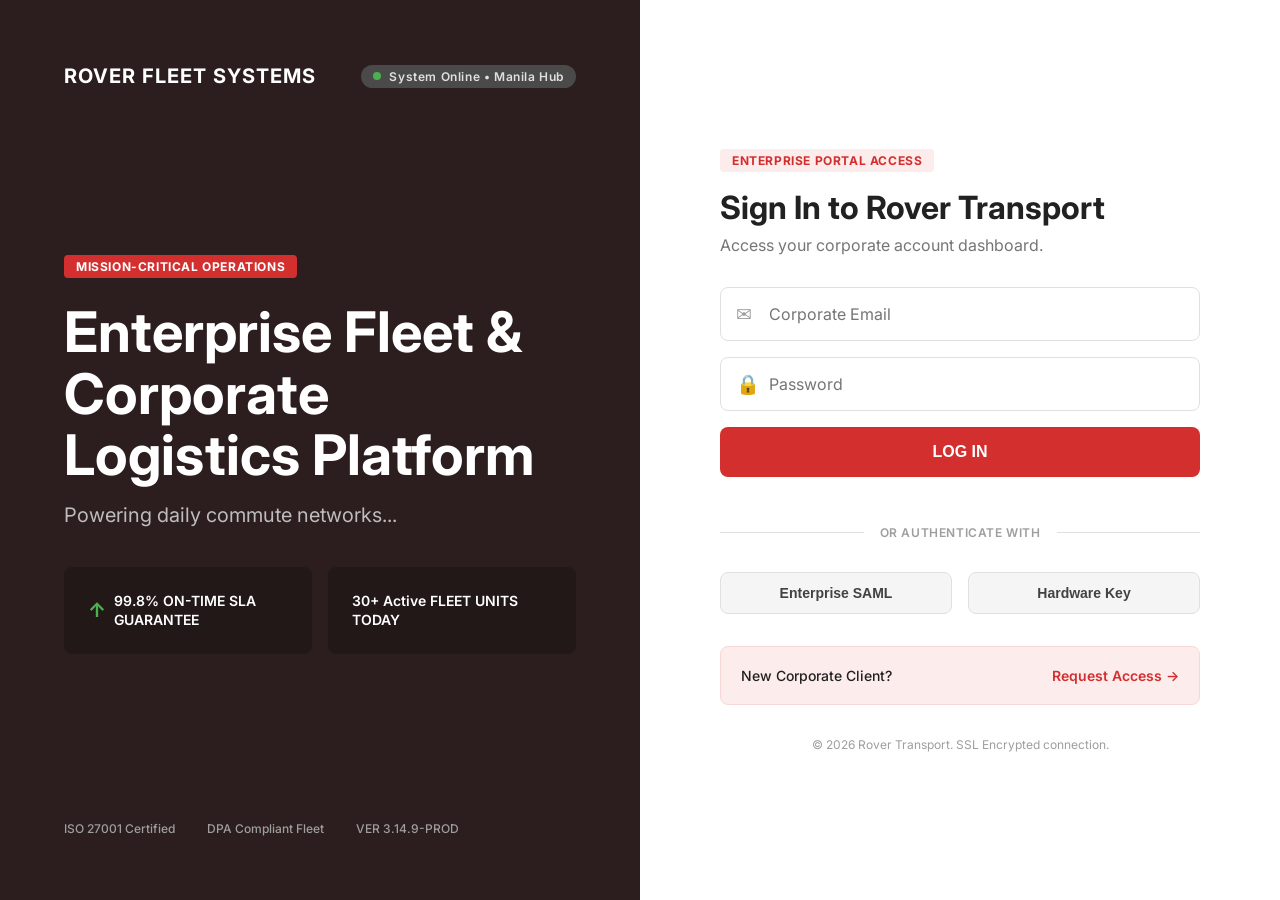
==== index.html @ 8f55b7da "checkpoint: unified portal layout, fixed discrepancies and eliminated screen jitters" ====
<!DOCTYPE html>
<html lang="en">
<head>
    <meta charset="UTF-8">
    <meta name="viewport" content="width=device-width, initial-scale=1.0">
    <title>ROVER Transport | Login</title>
    <link rel="preconnect" href="https://fonts.googleapis.com">
    <link rel="preconnect" href="https://fonts.gstatic.com" crossorigin>
    <link href="https://fonts.googleapis.com/css2?family=Inter:wght@400;500;600;700&display=swap" rel="stylesheet">
    <link rel="stylesheet" href="css/style.css">
</head>
<body>
    <div class="split-layout">
        <!-- Left Panel -->
        <div class="left-panel">
            <div class="panel-top">
                <div class="logo">ROVER FLEET SYSTEMS</div>
                <div class="badge pill-badge">
                    <span class="status-dot"></span> System Online &bull; Manila Hub
                </div>
            </div>
            
            <div class="panel-middle">
                <div class="badge red-badge">MISSION-CRITICAL OPERATIONS</div>
                <h1>Enterprise Fleet & Corporate Logistics Platform</h1>
                <p class="subtext">Powering daily commute networks...</p>
                <div class="metrics">
                    <div class="metric-card">
                        <span class="trend-up">&uarr;</span> 99.8% ON-TIME SLA GUARANTEE
                    </div>
                    <div class="metric-card">
                        30+ Active FLEET UNITS TODAY
                    </div>
                </div>
            </div>

            <div class="panel-bottom">
                <span>ISO 27001 Certified</span>
                <span>DPA Compliant Fleet</span>
                <span>VER 3.14.9-PROD</span>
            </div>
        </div>

        <!-- Right Panel -->
        <div class="right-panel">
            <div class="form-container">
                <div class="badge pink-badge">ENTERPRISE PORTAL ACCESS</div>
                <h2>Sign In to Rover Transport</h2>
                <p class="form-subtext">Access your corporate account dashboard.</p>
                
                <form id="loginForm">
                    <div class="input-group">
                        <span class="icon">&#9993;</span>
                        <input type="email" id="email" required placeholder="Corporate Email">
                    </div>
                    <div class="input-group">
                        <span class="icon">&#128274;</span>
                        <input type="password" id="password" required placeholder="Password">
                    </div>
                    
                    <button type="submit" class="btn-primary">LOG IN</button>
                    <div id="errorMessage" class="error-message">Invalid credentials or unverified role.</div>
                </form>

                <div class="divider">
                    <span>OR AUTHENTICATE WITH</span>
                </div>

                <div class="secondary-auth">
                    <button type="button" class="btn-tertiary">Enterprise SAML</button>
                    <button type="button" class="btn-tertiary">Hardware Key</button>
                </div>

                <div class="request-access-box">
                    <span>New Corporate Client?</span>
                    <a href="register.html" class="btn-text">Request Access &rarr;</a>
                </div>

                <div class="footer-text">
                    &copy; 2026 Rover Transport. SSL Encrypted connection.
                </div>
            </div>
        </div>
    </div>
    
    <script src="js/data.js"></script>
    <script src="js/auth.js"></script>
</body>
</html>
---- css/style.css ----
/* Global */
* {
    box-sizing: border-box;
    margin: 0;
    padding: 0;
}

body, html {
    height: 100%;
    font-family: 'Inter', sans-serif;
}

/* Layout */
.split-layout {
    display: flex;
    height: 100vh;
    width: 100%;
}

/* Left Panel */
.left-panel {
    width: 50%;
    background-color: #2C1E1E;
    color: #FFFFFF;
    padding: 4rem;
    display: flex;
    flex-direction: column;
    justify-content: space-between;
}

.panel-top {
    display: flex;
    justify-content: space-between;
    align-items: center;
}

.logo {
    font-weight: 700;
    font-size: 1.25rem;
    letter-spacing: 0.05em;
}

.badge {
    font-size: 0.75rem;
    font-weight: 700;
    letter-spacing: 0.05em;
    padding: 0.25rem 0.75rem;
    border-radius: 4px;
    display: inline-block;
}

.pill-badge {
    background-color: #4A4A4A;
    border-radius: 999px;
    display: flex;
    align-items: center;
    gap: 0.5rem;
    color: #E0E0E0;
    font-weight: 600;
}

.status-dot {
    width: 8px;
    height: 8px;
    background-color: #4CAF50;
    border-radius: 50%;
}

.red-badge {
    background-color: #D32F2F;
    color: white;
    margin-bottom: 1.5rem;
}

.panel-middle h1 {
    font-size: 3.5rem;
    font-weight: 700;
    line-height: 1.1;
    margin-bottom: 1rem;
}

.panel-middle .subtext {
    font-size: 1.25rem;
    color: #BDBDBD;
    margin-bottom: 2.5rem;
}

.metrics {
    display: flex;
    gap: 1rem;
}

.metric-card {
    background-color: rgba(0, 0, 0, 0.2);
    padding: 1.5rem;
    border-radius: 8px;
    flex: 1;
    font-weight: 600;
    font-size: 0.875rem;
    display: flex;
    align-items: center;
    gap: 0.5rem;
    line-height: 1.4;
}

.trend-up {
    color: #4CAF50;
    font-size: 1.25rem;
    font-weight: bold;
}

.panel-bottom {
    display: flex;
    gap: 2rem;
    font-size: 0.75rem;
    color: #9E9E9E;
    font-weight: 500;
}

/* Right Panel */
.right-panel {
    width: 50%;
    background-color: #FFFFFF;
    color: #212121;
    display: flex;
    align-items: center;
    justify-content: center;
    padding: 2rem;
}

.form-container {
    max-width: 480px;
    width: 100%;
}

.pink-badge {
    background-color: #FCECEB;
    color: #D32F2F;
    margin-bottom: 1rem;
}

.form-container h2 {
    font-size: 2rem;
    font-weight: 700;
    margin-bottom: 0.5rem;
}

.form-subtext {
    color: #757575;
    margin-bottom: 2rem;
}

.input-group {
    position: relative;
    margin-bottom: 1rem;
}

.input-group .icon {
    position: absolute;
    left: 1rem;
    top: 50%;
    transform: translateY(-50%);
    color: #9E9E9E;
    font-size: 1.2rem;
}

.input-group input {
    width: 100%;
    padding: 1rem 1rem 1rem 3rem;
    border: 1px solid #E0E0E0;
    border-radius: 8px;
    font-family: inherit;
    font-size: 1rem;
    outline: none;
    transition: border-color 0.2s;
}

.input-group input:focus {
    border-color: #D32F2F;
}

.btn-primary {
    width: 100%;
    padding: 1rem;
    background-color: #D32F2F;
    color: #FFFFFF;
    border: none;
    border-radius: 8px;
    font-weight: 600;
    font-size: 1rem;
    cursor: pointer;
    margin-bottom: 1rem;
    transition: background-color 0.2s;
}

.btn-primary:hover {
    background-color: #B71C1C;
}

.error-message {
    color: #C21E1E;
    display: none;
    margin-top: -0.5rem;
    margin-bottom: 1rem;
    font-size: 0.875rem;
    font-weight: 500;
}

.divider {
    display: flex;
    align-items: center;
    text-align: center;
    margin: 2rem 0;
    color: #9E9E9E;
    font-size: 0.75rem;
    font-weight: 600;
    letter-spacing: 0.05em;
}

.divider::before,
.divider::after {
    content: '';
    flex: 1;
    border-bottom: 1px solid #E0E0E0;
}

.divider span {
    padding: 0 1rem;
}

.secondary-auth {
    display: flex;
    gap: 1rem;
    margin-bottom: 2rem;
}

.btn-tertiary {
    flex: 1;
    padding: 0.75rem;
    background-color: #F5F5F5;
    color: #424242;
    border: 1px solid #E0E0E0;
    border-radius: 8px;
    font-weight: 600;
    font-size: 0.875rem;
    cursor: pointer;
    transition: background-color 0.2s;
}

.btn-tertiary:hover {
    background-color: #EEEEEE;
}

.request-access-box {
    background-color: #FCECEB;
    border: 1px solid #F8D8D6;
    padding: 1.25rem;
    border-radius: 8px;
    display: flex;
    justify-content: space-between;
    align-items: center;
    font-size: 0.875rem;
    font-weight: 500;
    color: #212121;
    margin-bottom: 2rem;
}

.btn-text {
    color: #D32F2F;
    text-decoration: none;
    font-weight: 600;
}

.btn-text:hover {
    text-decoration: underline;
}

.footer-text {
    text-align: center;
    font-size: 0.75rem;
    color: #9E9E9E;
}

/* Responsive */
@media (max-width: 900px) {
    .split-layout {
        flex-direction: column;
        height: auto;
    }
    .left-panel, .right-panel {
        width: 100%;
    }
    .left-panel {
        padding: 2rem;
        gap: 3rem;
    }
    .panel-middle h1 {
        font-size: 2.5rem;
    }
    .metrics {
        flex-direction: column;
    }
}

/* --- Admin Portal Styles --- */
.admin-layout, .app-layout, .client-layout {
    display: grid;
    grid-template-columns: 260px 1fr;
    min-height: 100vh;
    background-color: #FDFDFD;
    font-family: 'Inter', sans-serif;
    color: #212121;
}

/* Sidebar */
.sidebar {
    position: fixed;
    top: 0;
    left: 0;
    width: 260px;
    height: 100vh;
    background-color: #2C1E1E;
    color: #FFFFFF;
    display: flex;
    flex-direction: column;
    padding: 0;
    border-right: 1px solid rgba(0, 0, 0, 0.2);
    box-sizing: border-box;
    z-index: 100;
}

.sidebar-header {
    padding: 24px 24px 20px 24px;
    border-bottom: 1px solid rgba(255, 255, 255, 0.08);
    margin-bottom: 16px;
    box-sizing: border-box;
}

.sidebar-header h2, .sidebar-header .logo {
    font-size: 22px;
    font-weight: 800;
    letter-spacing: 0.05em;
    line-height: 1.2;
    margin: 0 0 4px 0;
    color: #FFFFFF;
}

.sidebar-header .subtext, .sidebar-header #sidebarSubtext {
    font-size: 10px;
    font-weight: 600;
    color: #A0A0A0;
    letter-spacing: 0.5px;
    text-transform: uppercase;
    margin: 0;
}

.sidebar-nav {
    display: flex;
    flex-direction: column;
    flex: 1;
    overflow-y: auto;
}

.sidebar-nav a, .nav-item, .nav-link {
    padding: 12px 24px;
    color: #A0A0A0;
    text-decoration: none;
    font-weight: 500;
    font-size: 13.5px;
    line-height: 1.4;
    display: block;
    transition: all 0.15s ease;
    border-left: none !important;
    box-sizing: border-box;
}

.sidebar-nav a:hover, .nav-item:hover, .nav-link:hover {
    color: #FFFFFF;
    background-color: rgba(255, 255, 255, 0.04);
}

.sidebar-nav a.active, .nav-item.active, .nav-link.active {
    background-color: #D32F2F !important;
    color: #FFFFFF !important;
    font-weight: 600;
    border-left: none !important;
}

.sidebar-footer {
    padding: 18px 24px;
    border-top: 1px solid rgba(255, 255, 255, 0.08);
    display: flex;
    justify-content: space-between;
    align-items: center;
    font-size: 0.75rem;
    color: #9E9E9E;
    margin-top: auto;
    box-sizing: border-box;
}

.logout-btn {
    background: none;
    border: none;
    color: #9E9E9E;
    cursor: pointer;
    display: flex;
    align-items: center;
    justify-content: center;
    padding: 4px;
    transition: color 0.2s;
}

.logout-btn:hover {
    color: #FFFFFF;
}

/* Main Content */
.main-content {
    grid-column: 2;
    display: flex;
    flex-direction: column;
    min-height: 100vh;
    background-color: #FDFDFD;
    padding: 0;
    box-sizing: border-box;
}

.top-nav {
    height: 64px;
    border-bottom: 1px solid #EAEAEA;
    padding: 0 32px;
    display: flex;
    justify-content: space-between;
    align-items: center;
    background-color: #FFFFFF;
    box-sizing: border-box;
    width: 100%;
}

.workspace-container, .dashboard-container {
    padding: 32px;
    flex: 1;
    box-sizing: border-box;
}

.search-bar input {
    padding: 0.75rem 1rem;
    border: 1px solid #E0E0E0;
    border-radius: 8px;
    width: 300px;
    font-family: inherit;
    font-size: 0.875rem;
    outline: none;
}

.user-meta {
    display: flex;
    align-items: center;
    gap: 1rem;
}

.timestamp {
    font-size: 0.75rem;
    color: #757575;
    font-weight: 500;
}

.avatar {
    width: 32px;
    height: 32px;
    background-color: #2C1E1E;
    color: white;
    border-radius: 50%;
    display: flex;
    align-items: center;
    justify-content: center;
    font-weight: 600;
    font-size: 0.875rem;
}

/* Page Header */
.page-header {
    display: flex;
    justify-content: space-between;
    align-items: flex-end;
    margin-bottom: 2rem;
}

.breadcrumbs {
    font-size: 0.75rem;
    color: #9E9E9E;
    letter-spacing: 0.05em;
    font-weight: 600;
    margin-bottom: 0.5rem;
}

.header-left h1 {
    font-size: 2rem;
    font-weight: 700;
    color: #212121;
}

.header-actions {
    display: flex;
    gap: 1rem;
}

.btn-ghost {
    background: transparent;
    border: 1px solid #E0E0E0;
    color: #424242;
    padding: 0.75rem 1.25rem;
    border-radius: 8px;
    font-weight: 600;
    font-size: 0.875rem;
    cursor: pointer;
    transition: all 0.2s;
}

.btn-ghost:hover {
    background-color: #F5F5F5;
}

.btn-primary-small {
    background-color: #D32F2F;
    color: #FFFFFF;
    border: none;
    padding: 0.75rem 1.25rem;
    border-radius: 8px;
    font-weight: 600;
    font-size: 0.875rem;
    cursor: pointer;
    transition: background-color 0.2s;
}

.btn-primary-small:hover {
    background-color: #B71C1C;
}

/* Metrics Row */
.metrics-row {
    display: grid;
    grid-template-columns: repeat(3, 1fr);
    gap: 1.5rem;
    margin-bottom: 2.5rem;
}

.metric-box {
    background-color: #FFFFFF;
    border: 1px solid #E0E0E0;
    border-radius: 12px;
    padding: 1.5rem;
    display: flex;
    flex-direction: column;
    gap: 0.5rem;
}

.metric-title {
    font-size: 0.875rem;
    color: #757575;
    font-weight: 500;
}

.metric-value {
    font-size: 2.5rem;
    font-weight: 700;
    color: #212121;
}

.status-pill {
    align-self: flex-start;
    padding: 0.25rem 0.75rem;
    border-radius: 999px;
    font-size: 0.75rem;
    font-weight: 600;
}

.status-yellow {
    background-color: #FFF3E0;
    color: #E65100;
}

.status-green {
    background-color: #E8F5E9;
    color: #2E7D32;
}

.status-red {
    background-color: #FCECEB;
    color: #D32F2F;
}

/* Workspace Split */
.workspace-split {
    display: flex;
    gap: 20px;
    margin-bottom: 2.5rem;
    align-items: flex-start;
}

.data-table-container {
    background-color: #FFFFFF;
    border: 1px solid #E0E0E0;
    border-radius: 12px;
    overflow-x: auto;
    display: flex;
    flex-direction: column;
}

.table-toolbar {
    padding: 1rem 1.5rem;
    border-bottom: 1px solid #E0E0E0;
}

.table-toolbar input {
    padding: 0.5rem 1rem;
    border: 1px solid #E0E0E0;
    border-radius: 6px;
    font-size: 0.875rem;
    outline: none;
    width: 250px;
}

.data-table {
    width: 100%;
    border-collapse: collapse;
}

.data-table th,
.data-table td {
    padding: 1rem 1.5rem;
    text-align: left;
    font-size: 0.875rem;
    border-bottom: 1px solid #EEEEEE;
}

.data-table th {
    font-weight: 600;
    color: #757575;
    background-color: #FAFAFA;
}

.data-table td {
    color: #424242;
    line-height: 1.5;
}

.data-table td strong {
    color: #212121;
}

.active-row {
    background-color: #F5F9FF;
    border-left: 4px solid #1976D2;
}

.table-pagination {
    padding: 1rem 1.5rem;
    font-size: 0.875rem;
    color: #757575;
    font-weight: 500;
}

/* Dossier Panel */
.dossier-panel {
    width: 380px;
    flex-shrink: 0;
    background-color: #FFFFFF;
    border: 1px solid #E0E0E0;
    border-radius: 12px;
    padding: 2rem;
    box-shadow: 0 4px 20px rgba(0, 0, 0, 0.05);
}

.dossier-panel h3 {
    font-size: 1.25rem;
    font-weight: 700;
    margin-bottom: 1.5rem;
    color: #212121;
}

.dossier-grid {
    display: grid;
    grid-template-columns: 1fr 1fr;
    gap: 1rem;
    margin-bottom: 2rem;
}

.dossier-label {
    font-size: 0.75rem;
    color: #9E9E9E;
    font-weight: 500;
    margin-bottom: 0.25rem;
}

.dossier-value {
    font-size: 0.875rem;
    font-weight: 600;
    color: #424242;
}

.dossier-attachments h4 {
    font-size: 0.875rem;
    color: #757575;
    font-weight: 600;
    margin-bottom: 1rem;
}

.mock-pdf {
    display: flex;
    align-items: center;
    gap: 1rem;
    padding: 1rem;
    border: 1px solid #E0E0E0;
    border-radius: 8px;
    margin-bottom: 0.75rem;
    background-color: #FAFAFA;
}

.mock-pdf .icon {
    font-size: 1.5rem;
}

.pdf-details {
    display: flex;
    flex-direction: column;
}

.pdf-name {
    font-size: 0.875rem;
    font-weight: 600;
    color: #212121;
}

.pdf-size {
    font-size: 0.75rem;
    color: #9E9E9E;
}

.dossier-actions {
    display: flex;
    gap: 1rem;
    margin-top: 2rem;
}

.btn-ghost-reject {
    flex: 1;
    background: transparent;
    border: 1px solid #E0E0E0;
    color: #424242;
    padding: 0.75rem;
    border-radius: 8px;
    font-weight: 600;
    font-size: 0.875rem;
    cursor: pointer;
    transition: all 0.2s;
}

.btn-ghost-reject:hover {
    background-color: #F5F5F5;
    color: #D32F2F;
    border-color: #D32F2F;
}

.btn-primary-approve {
    flex: 1;
    background-color: #D32F2F;
    color: #FFFFFF;
    border: none;
    padding: 0.75rem;
    border-radius: 8px;
    font-weight: 600;
    font-size: 0.875rem;
    cursor: pointer;
    transition: background-color 0.2s;
}

.btn-primary-approve:hover {
    background-color: #B71C1C;
}

/* Bottom Banner */
.bottom-banner {
    background-color: #FFF3E0;
    border: 1px solid #FFE0B2;
    color: #E65100;
    padding: 1rem 1.5rem;
    border-radius: 8px;
    font-size: 0.875rem;
    font-weight: 500;
    display: flex;
    align-items: center;
    gap: 0.75rem;
}

.banner-icon {
    font-size: 1.25rem;
}

/* Modal Overlay */
.modal-overlay {
    position: fixed;
    top: 0;
    left: 0;
    width: 100vw;
    height: 100vh;
    background-color: rgba(0, 0, 0, 0.6);
    display: flex;
    justify-content: center;
    align-items: center;
    z-index: 1000;
}

.modal-content {
    background-color: #FFFFFF;
    padding: 2.5rem;
    border-radius: 12px;
    width: 100%;
    max-width: 450px;
    box-shadow: 0 10px 30px rgba(0,0,0,0.2);
}

.modal-content h3 {
    font-size: 1.5rem;
    color: #212121;
    margin-bottom: 0.5rem;
}

.modal-subtext {
    font-size: 0.875rem;
    color: #757575;
    margin-bottom: 2rem;
}

.form-group {
    margin-bottom: 1.5rem;
}

.form-group label {
    display: block;
    font-size: 0.75rem;
    font-weight: 600;
    color: #424242;
    margin-bottom: 0.5rem;
}

.form-group input,
.form-group select {
    width: 100%;
    padding: 0.75rem 1rem;
    border: 1px solid #E0E0E0;
    border-radius: 8px;
    font-family: inherit;
    font-size: 0.875rem;
    outline: none;
    transition: border-color 0.2s;
}

.form-group input:focus,
.form-group select:focus {
    border-color: #D32F2F;
}

.modal-actions {
    display: flex;
    justify-content: flex-end;
    gap: 1rem;
    margin-top: 2.5rem;
}

/* --- Registration Portal Styles --- */
.register-body { background-color: #FFF9F9; color: #212121; display: flex; flex-direction: column; min-height: 100vh; }
.register-nav { background: white; padding: 1rem 2rem; display: flex; justify-content: space-between; align-items: center; box-shadow: 0 2px 4px rgba(0,0,0,0.02); border-bottom: 1px solid #EEEEEE; }
.register-container { max-width: 800px; width: 100%; margin: 3rem auto; background: white; border-radius: 12px; box-shadow: 0 10px 30px rgba(0,0,0,0.05); padding: 3rem; flex: 1; }
.form-grid-2x2 { display: grid; grid-template-columns: 1fr 1fr; gap: 1.5rem; margin-bottom: 2rem; }
.form-label { display: block; font-size: 0.875rem; font-weight: 600; color: #424242; margin-bottom: 0.5rem; }
.form-input { width: 100%; padding: 0.75rem 1rem; border: 1px solid #E0E0E0; border-radius: 6px; font-family: inherit; font-size: 0.875rem; outline: none; transition: border-color 0.2s; }
.form-input:focus { border-color: #D32F2F; }
.drag-drop-box { border: 2px dashed #BDBDBD; border-radius: 8px; padding: 2rem; text-align: center; background: #FAFAFA; cursor: pointer; transition: background 0.2s; margin-bottom: 1rem; }
.drag-drop-box:hover { background: #F5F5F5; }
.alert-box { background: #F5F5F5; border: 1px solid #E0E0E0; padding: 1rem; border-radius: 6px; display: flex; gap: 1rem; align-items: flex-start; font-size: 0.875rem; color: #616161; margin-top: 1.5rem;}
.progress-container { margin-bottom: 2.5rem; }
.progress-text { font-size: 0.75rem; font-weight: 700; color: #757575; letter-spacing: 0.05em; margin-bottom: 0.5rem; text-transform: uppercase; }
.progress-bar-bg { width: 100%; height: 4px; background: #EEEEEE; border-radius: 4px; overflow: hidden; }
.progress-bar-fill { height: 100%; background: #D32F2F; transition: width 0.3s ease; }
.register-footer { text-align: center; padding: 2rem; font-size: 0.75rem; color: #9E9E9E; }
.register-footer a { color: #9E9E9E; text-decoration: none; margin: 0 0.5rem; }
.register-footer a:hover { text-decoration: underline; }
.pw-strength { display: flex; gap: 0.25rem; margin-top: 0.5rem; margin-bottom: 0.5rem; }
.pw-bar { flex: 1; height: 4px; background: #EEEEEE; border-radius: 2px; }
.pw-bar.active { background: #D32F2F; }

.dashboard-metric-card {
    background: #FFFFFF;
    border: 1px solid #EAEAEA;
    border-radius: 8px;
    padding: 24px;
    box-shadow: 0 2px 4px rgba(0,0,0,0.02);
    display: flex;
    flex-direction: column;
    justify-content: space-between;
}

/* --- Client Reservation Gateway (PB-005) Styles --- */
.modal-label {
    display: block;
    font-size: 12px;
    font-weight: 600;
    color: #424242;
    margin-bottom: 6px;
}

.modal-input {
    width: 100%;
    padding: 8px 12px;
    border: 1px solid #E0E0E0;
    border-radius: 6px;
    font-family: inherit;
    font-size: 13px;
    outline: none;
    box-sizing: border-box;
    transition: border-color 0.2s;
    background: #FFFFFF;
}

.modal-input:focus {
    border-color: #C62828;
}

.reservation-metric-card {
    background: #FFFFFF;
    border: 1px solid #ECEFF1;
    border-radius: 8px;
    padding: 20px;
    display: flex;
    justify-content: space-between;
    align-items: flex-start;
    box-shadow: 0 2px 4px rgba(0,0,0,0.02);
}

.status-pill {
    padding: 4px 10px;
    border-radius: 12px;
    font-size: 11px;
    font-weight: 700;
    display: inline-block;
}

.status-pending {
    background: #FFF8E1;
    color: #F57F17;
    border: 1px solid #FFE082;
}

.status-confirmed {
    background: #E8F5E9;
    color: #2E7D32;
    border: 1px solid #A5D6A7;
}

.status-completed {
    background: #F5F5F5;
    color: #616161;
    border: 1px solid #E0E0E0;
}

/* --- PB-018: Booking Demand Forecasting Styles --- */
.btn-segment-group {
    display: inline-flex;
    background: #F1F5F9;
    border: 1px solid #E2E8F0;
    border-radius: 6px;
    padding: 3px;
    gap: 2px;
}

.btn-segment {
    padding: 6px 12px;
    font-size: 12px;
    font-weight: 600;
    color: #64748B;
    background: transparent;
    border: none;
    border-radius: 4px;
    cursor: pointer;
    transition: all 0.2s;
    font-family: inherit;
}

.btn-segment:hover {
    color: #1E293B;
}

.btn-segment.active {
    background: #FFFFFF;
    color: #D32F2F;
    box-shadow: 0 1px 3px rgba(0, 0, 0, 0.08);
    font-weight: 700;
}

#runPredictiveModelBtn {
    width: max-content !important;
    white-space: nowrap !important;
}

.metric-val {
    font-size: 32px;
    font-weight: 800;
    color: #111827;
    margin: 8px 0;
    line-height: 1.1;
}

#projectionsTableBody tr {
    transition: background-color 0.15s ease;
}

#projectionsTableBody tr:hover {
    background-color: #FAFAFA;
}

#projectionsTableBody td {
    vertical-align: middle;
    padding: 14px 16px;
    font-size: 13px;
    white-space: nowrap;
}
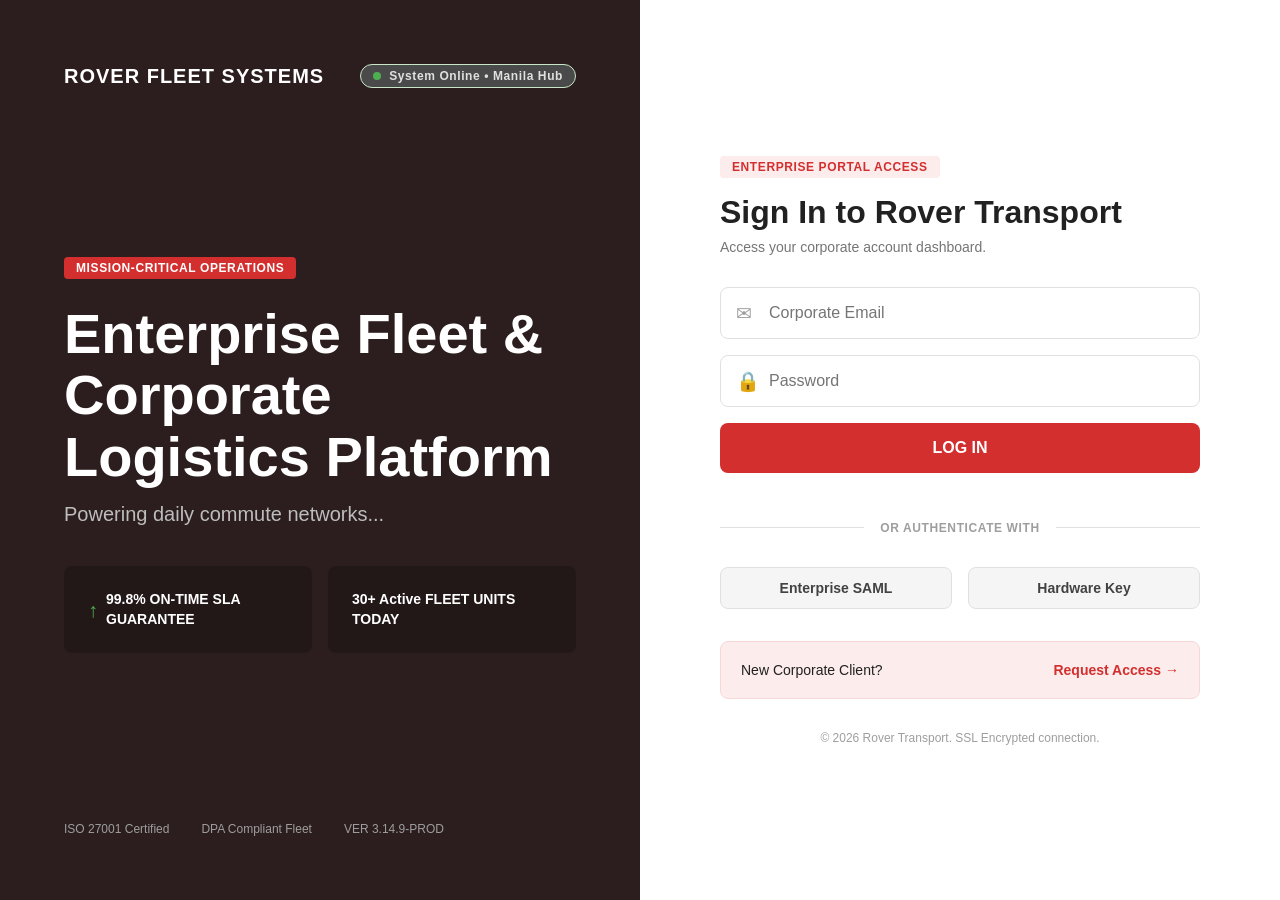
==== commit 3f0dab17: "feat(arch): deconstruct monolithic architecture into scoped Multi-Page Architecture (MPA) - Extracte" ====
--- a/index.html
+++ b/index.html
@@ -6,8 +6,8 @@
     <title>ROVER Transport | Login</title>
     <link rel="preconnect" href="https://fonts.googleapis.com">
     <link rel="preconnect" href="https://fonts.gstatic.com" crossorigin>
-    <link href="https://fonts.googleapis.com/css2?family=Inter:wght@400;500;600;700&display=swap" rel="stylesheet">
-    <link rel="stylesheet" href="css/style.css">
+    <link rel="stylesheet" href="css/base.css">
+    <link rel="stylesheet" href="css/auth.css">
 </head>
 <body>
     <div class="split-layout">
@@ -83,7 +83,6 @@
         </div>
     </div>
     
-    <script src="js/data.js"></script>
-    <script src="js/auth.js"></script>
+    <script src="js/db.js"></script>
 </body>
 </html>
--- a/css/base.css
+++ b/css/base.css
@@ -0,0 +1,382 @@
+/* ==========================================================================
+   ROVER FLEET SYSTEMS - BASE FOUNDATION STYLESHEET (css/base.css)
+   Scoped Multi-Page Architecture (MPA)
+   ========================================================================== */
+
+:root {
+    --color-primary: #D32F2F;
+    --color-primary-hover: #B71C1C;
+    --color-sidebar: #2C1E1E;
+    --color-sidebar-hover: rgba(255, 255, 255, 0.04);
+    --color-sidebar-border: rgba(255, 255, 255, 0.08);
+    --color-bg: #FDFDFD;
+    --color-surface: #FFFFFF;
+    --color-text-main: #212121;
+    --color-text-muted: #757575;
+    --color-text-subtle: #9E9E9E;
+    --color-border: #EAEAEA;
+    --color-border-input: #E0E0E0;
+    --color-success: #2E7D32;
+    --color-success-bg: #E8F5E9;
+    --color-warning: #E65100;
+    --color-warning-bg: #FFF3E0;
+    --font-sans: 'Inter', -apple-system, BlinkMacSystemFont, 'Segoe UI', Roboto, sans-serif;
+}
+
+/* 1. Global Reset & Box Sizing */
+* {
+    box-sizing: border-box;
+    margin: 0;
+    padding: 0;
+}
+
+html, body {
+    height: 100%;
+    font-family: var(--font-sans);
+    background-color: var(--color-bg);
+    color: var(--color-text-main);
+    -webkit-font-smoothing: antialiased;
+}
+
+/* 2. Core Layout Grids */
+.admin-layout, .app-layout, .client-layout {
+    display: grid;
+    grid-template-columns: 260px 1fr;
+    min-height: 100vh;
+    background-color: var(--color-bg);
+    color: var(--color-text-main);
+}
+
+/* 3. Base Sidebar Architecture (260px Fixed) */
+.sidebar {
+    position: fixed;
+    top: 0;
+    left: 0;
+    width: 260px;
+    height: 100vh;
+    background-color: var(--color-sidebar);
+    color: #FFFFFF;
+    display: flex;
+    flex-direction: column;
+    padding: 0;
+    border-right: 1px solid rgba(0, 0, 0, 0.2);
+    box-sizing: border-box;
+    z-index: 100;
+}
+
+.sidebar-header {
+    padding: 24px 24px 20px 24px;
+    border-bottom: 1px solid var(--color-sidebar-border);
+    margin-bottom: 16px;
+    box-sizing: border-box;
+}
+
+.sidebar-header h2, .sidebar-header .logo {
+    font-size: 22px;
+    font-weight: 800;
+    letter-spacing: 0.05em;
+    line-height: 1.2;
+    margin: 0 0 4px 0;
+    color: #FFFFFF;
+}
+
+.sidebar-header .subtext, .sidebar-header #sidebarSubtext {
+    font-size: 10px;
+    font-weight: 600;
+    color: #A0A0A0;
+    letter-spacing: 0.5px;
+    text-transform: uppercase;
+    margin: 0;
+}
+
+.sidebar-nav {
+    display: flex;
+    flex-direction: column;
+    flex: 1;
+    overflow-y: auto;
+}
+
+.sidebar-nav a, .nav-item, .nav-link {
+    padding: 12px 24px;
+    color: #A0A0A0;
+    text-decoration: none;
+    font-weight: 500;
+    font-size: 13.5px;
+    line-height: 1.4;
+    display: block;
+    transition: all 0.15s ease;
+    border-left: none !important;
+    box-sizing: border-box;
+}
+
+.sidebar-nav a:hover, .nav-item:hover, .nav-link:hover {
+    color: #FFFFFF;
+    background-color: var(--color-sidebar-hover);
+}
+
+.sidebar-nav a.active, .nav-item.active, .nav-link.active {
+    background-color: var(--color-primary) !important;
+    color: #FFFFFF !important;
+    font-weight: 600;
+    border-left: none !important;
+}
+
+.sidebar-footer {
+    padding: 18px 24px;
+    border-top: 1px solid var(--color-sidebar-border);
+    display: flex;
+    justify-content: space-between;
+    align-items: center;
+    font-size: 0.75rem;
+    color: #9E9E9E;
+    margin-top: auto;
+    box-sizing: border-box;
+}
+
+.logout-btn {
+    background: none;
+    border: none;
+    color: #9E9E9E;
+    cursor: pointer;
+    display: flex;
+    align-items: center;
+    justify-content: center;
+    padding: 4px;
+    transition: color 0.2s;
+}
+
+.logout-btn:hover {
+    color: #FFFFFF;
+}
+
+/* 4. Base Main Content & Top Navigation (64px Locked) */
+.main-content {
+    grid-column: 2;
+    display: flex;
+    flex-direction: column;
+    min-height: 100vh;
+    background-color: var(--color-bg);
+    padding: 0;
+    box-sizing: border-box;
+}
+
+.top-nav {
+    height: 64px;
+    border-bottom: 1px solid var(--color-border);
+    padding: 0 32px;
+    display: flex;
+    justify-content: space-between;
+    align-items: center;
+    background-color: var(--color-surface);
+    box-sizing: border-box;
+    width: 100%;
+}
+
+.top-nav-right, .user-meta {
+    display: flex;
+    align-items: center;
+    gap: 1.25rem;
+}
+
+.search-bar input {
+    padding: 8px 14px;
+    border: 1px solid var(--color-border-input);
+    border-radius: 6px;
+    width: 380px;
+    font-family: inherit;
+    font-size: 13px;
+    outline: none;
+    background: #FFFFFF;
+    transition: border-color 0.2s;
+}
+
+.search-bar input:focus {
+    border-color: var(--color-primary);
+}
+
+.timestamp {
+    font-size: 12px;
+    color: #64748B;
+    font-weight: 500;
+}
+
+.avatar {
+    width: 32px;
+    height: 32px;
+    background-color: var(--color-sidebar);
+    color: white;
+    border-radius: 50%;
+    display: flex;
+    align-items: center;
+    justify-content: center;
+    font-weight: 700;
+    font-size: 12px;
+}
+
+/* 5. Base Badges & Indicators */
+.badge {
+    font-size: 0.75rem;
+    font-weight: 700;
+    letter-spacing: 0.05em;
+    padding: 0.25rem 0.75rem;
+    border-radius: 4px;
+    display: inline-block;
+}
+
+.pill-badge {
+    background-color: var(--color-success-bg);
+    border: 1px solid #C8E6C9;
+    border-radius: 16px;
+    display: flex;
+    align-items: center;
+    gap: 6px;
+    color: var(--color-success);
+    font-weight: 600;
+    font-size: 12px;
+    padding: 6px 14px;
+}
+
+.status-dot {
+    width: 6px;
+    height: 6px;
+    background-color: var(--color-success);
+    border-radius: 50%;
+    display: inline-block;
+}
+
+.green-badge {
+    background-color: var(--color-success-bg);
+    color: var(--color-success);
+    border: 1px solid #C8E6C9;
+}
+
+.red-badge {
+    background-color: var(--color-primary);
+    color: white;
+}
+
+/* 6. Base Workspace Containers & Buttons */
+.workspace-container, .dashboard-container {
+    padding: 32px;
+    flex: 1;
+    box-sizing: border-box;
+}
+
+.breadcrumbs {
+    font-size: 0.75rem;
+    color: #757575;
+    letter-spacing: 0.05em;
+    font-weight: 600;
+    margin-bottom: 0.5rem;
+    text-transform: uppercase;
+}
+
+.page-header {
+    display: flex;
+    justify-content: space-between;
+    align-items: flex-end;
+    margin-bottom: 2rem;
+}
+
+.header-left h1 {
+    font-size: 2rem;
+    font-weight: 700;
+    color: #212121;
+}
+
+.header-actions {
+    display: flex;
+    gap: 1rem;
+    align-items: center;
+}
+
+.btn-primary {
+    padding: 0.75rem 1.25rem;
+    background-color: var(--color-primary);
+    color: #FFFFFF;
+    border: none;
+    border-radius: 8px;
+    font-weight: 600;
+    font-size: 0.875rem;
+    cursor: pointer;
+    transition: background-color 0.2s;
+    font-family: inherit;
+}
+
+.btn-primary:hover {
+    background-color: var(--color-primary-hover);
+}
+
+.btn-primary-small {
+    background-color: var(--color-primary);
+    color: #FFFFFF;
+    border: none;
+    padding: 0.75rem 1.25rem;
+    border-radius: 8px;
+    font-weight: 600;
+    font-size: 0.875rem;
+    cursor: pointer;
+    transition: background-color 0.2s;
+    font-family: inherit;
+}
+
+.btn-primary-small:hover {
+    background-color: var(--color-primary-hover);
+}
+
+.btn-ghost {
+    background: transparent;
+    border: 1px solid var(--color-border-input);
+    color: #424242;
+    padding: 0.75rem 1.25rem;
+    border-radius: 8px;
+    font-weight: 600;
+    font-size: 0.875rem;
+    cursor: pointer;
+    transition: all 0.2s;
+    font-family: inherit;
+}
+
+.btn-ghost:hover {
+    background-color: #F5F5F5;
+}
+
+/* 7. Base Modal Overlay Architecture */
+.modal-overlay {
+    position: fixed;
+    top: 0;
+    left: 0;
+    width: 100vw;
+    height: 100vh;
+    background-color: rgba(0, 0, 0, 0.6);
+    display: none;
+    justify-content: center;
+    align-items: center;
+    z-index: 1000;
+}
+
+.modal-overlay.active, .modal-overlay[style*="display: flex"] {
+    display: flex;
+}
+
+.modal-content {
+    background-color: var(--color-surface);
+    padding: 2.5rem;
+    border-radius: 12px;
+    width: 100%;
+    max-width: 480px;
+    box-shadow: 0 10px 30px rgba(0,0,0,0.2);
+    box-sizing: border-box;
+}
+
+.modal-content h3 {
+    font-size: 1.5rem;
+    color: #212121;
+    margin-bottom: 0.5rem;
+}
+
+.modal-subtext {
+    font-size: 0.875rem;
+    color: #757575;
+    margin-bottom: 2rem;
+}
--- a/css/auth.css
+++ b/css/auth.css
@@ -0,0 +1,309 @@
+/* ==========================================================================
+   ROVER FLEET SYSTEMS - AUTHENTICATION & LOGIN VIEW (css/auth.css)
+   Scoped Multi-Page Architecture (MPA)
+   ========================================================================== */
+
+/* Split Layout */
+.split-layout {
+    display: flex;
+    height: 100vh;
+    width: 100%;
+}
+
+/* Left Panel */
+.left-panel {
+    width: 50%;
+    background-color: var(--color-sidebar, #2C1E1E);
+    color: #FFFFFF;
+    padding: 4rem;
+    display: flex;
+    flex-direction: column;
+    justify-content: space-between;
+    box-sizing: border-box;
+}
+
+.panel-top {
+    display: flex;
+    justify-content: space-between;
+    align-items: center;
+}
+
+.left-panel .logo {
+    font-weight: 800;
+    font-size: 1.25rem;
+    letter-spacing: 0.05em;
+    color: #FFFFFF;
+}
+
+.pill-badge {
+    background-color: #4A4A4A;
+    border-radius: 999px;
+    display: flex;
+    align-items: center;
+    gap: 0.5rem;
+    color: #E0E0E0;
+    font-weight: 600;
+    font-size: 0.75rem;
+    padding: 0.25rem 0.75rem;
+}
+
+.status-dot {
+    width: 8px;
+    height: 8px;
+    background-color: #4CAF50;
+    border-radius: 50%;
+}
+
+.red-badge {
+    background-color: var(--color-primary, #D32F2F);
+    color: white;
+    margin-bottom: 1.5rem;
+    font-size: 0.75rem;
+    font-weight: 700;
+    letter-spacing: 0.05em;
+    padding: 0.25rem 0.75rem;
+    border-radius: 4px;
+    display: inline-block;
+}
+
+.panel-middle h1 {
+    font-size: 3.5rem;
+    font-weight: 700;
+    line-height: 1.1;
+    margin-bottom: 1rem;
+    color: #FFFFFF;
+}
+
+.panel-middle .subtext {
+    font-size: 1.25rem;
+    color: #BDBDBD;
+    margin-bottom: 2.5rem;
+}
+
+.left-panel .metrics {
+    display: flex;
+    gap: 1rem;
+}
+
+.left-panel .metric-card {
+    background-color: rgba(0, 0, 0, 0.2);
+    padding: 1.5rem;
+    border-radius: 8px;
+    flex: 1;
+    font-weight: 600;
+    font-size: 0.875rem;
+    display: flex;
+    align-items: center;
+    gap: 0.5rem;
+    line-height: 1.4;
+    color: #FFFFFF;
+}
+
+.trend-up {
+    color: #4CAF50;
+    font-size: 1.25rem;
+    font-weight: bold;
+}
+
+.panel-bottom {
+    display: flex;
+    gap: 2rem;
+    font-size: 0.75rem;
+    color: #9E9E9E;
+    font-weight: 500;
+}
+
+/* Right Panel */
+.right-panel {
+    width: 50%;
+    background-color: #FFFFFF;
+    color: #212121;
+    display: flex;
+    align-items: center;
+    justify-content: center;
+    padding: 2rem;
+    box-sizing: border-box;
+}
+
+.form-container {
+    max-width: 480px;
+    width: 100%;
+}
+
+.pink-badge {
+    background-color: #FCECEB;
+    color: var(--color-primary, #D32F2F);
+    margin-bottom: 1rem;
+    font-size: 0.75rem;
+    font-weight: 700;
+    letter-spacing: 0.05em;
+    padding: 0.25rem 0.75rem;
+    border-radius: 4px;
+    display: inline-block;
+}
+
+.form-container h2 {
+    font-size: 2rem;
+    font-weight: 700;
+    margin-bottom: 0.5rem;
+    color: #212121;
+}
+
+.form-subtext {
+    color: #757575;
+    margin-bottom: 2rem;
+    font-size: 0.875rem;
+}
+
+.input-group {
+    position: relative;
+    margin-bottom: 1rem;
+}
+
+.input-group .icon {
+    position: absolute;
+    left: 1rem;
+    top: 50%;
+    transform: translateY(-50%);
+    color: #9E9E9E;
+    font-size: 1.2rem;
+}
+
+.input-group input {
+    width: 100%;
+    padding: 1rem 1rem 1rem 3rem;
+    border: 1px solid var(--color-border-input, #E0E0E0);
+    border-radius: 8px;
+    font-family: inherit;
+    font-size: 1rem;
+    outline: none;
+    box-sizing: border-box;
+    transition: border-color 0.2s;
+}
+
+.input-group input:focus {
+    border-color: var(--color-primary, #D32F2F);
+}
+
+.right-panel .btn-primary {
+    width: 100%;
+    padding: 1rem;
+    background-color: var(--color-primary, #D32F2F);
+    color: #FFFFFF;
+    border: none;
+    border-radius: 8px;
+    font-weight: 600;
+    font-size: 1rem;
+    cursor: pointer;
+    margin-bottom: 1rem;
+    transition: background-color 0.2s;
+}
+
+.right-panel .btn-primary:hover {
+    background-color: var(--color-primary-hover, #B71C1C);
+}
+
+.error-message {
+    color: #C21E1E;
+    display: none;
+    margin-top: -0.5rem;
+    margin-bottom: 1rem;
+    font-size: 0.875rem;
+    font-weight: 500;
+}
+
+.divider {
+    display: flex;
+    align-items: center;
+    text-align: center;
+    margin: 2rem 0;
+    color: #9E9E9E;
+    font-size: 0.75rem;
+    font-weight: 600;
+    letter-spacing: 0.05em;
+}
+
+.divider::before,
+.divider::after {
+    content: '';
+    flex: 1;
+    border-bottom: 1px solid #E0E0E0;
+}
+
+.divider span {
+    padding: 0 1rem;
+}
+
+.secondary-auth {
+    display: flex;
+    gap: 1rem;
+    margin-bottom: 2rem;
+}
+
+.btn-tertiary {
+    flex: 1;
+    padding: 0.75rem;
+    background-color: #F5F5F5;
+    color: #424242;
+    border: 1px solid #E0E0E0;
+    border-radius: 8px;
+    font-weight: 600;
+    font-size: 0.875rem;
+    cursor: pointer;
+    transition: background-color 0.2s;
+}
+
+.btn-tertiary:hover {
+    background-color: #EEEEEE;
+}
+
+.request-access-box {
+    background-color: #FCECEB;
+    border: 1px solid #F8D8D6;
+    padding: 1.25rem;
+    border-radius: 8px;
+    display: flex;
+    justify-content: space-between;
+    align-items: center;
+    font-size: 0.875rem;
+    font-weight: 500;
+    color: #212121;
+    margin-bottom: 2rem;
+}
+
+.btn-text {
+    color: var(--color-primary, #D32F2F);
+    text-decoration: none;
+    font-weight: 600;
+}
+
+.btn-text:hover {
+    text-decoration: underline;
+}
+
+.footer-text {
+    text-align: center;
+    font-size: 0.75rem;
+    color: #9E9E9E;
+}
+
+/* Responsive */
+@media (max-width: 900px) {
+    .split-layout {
+        flex-direction: column;
+        height: auto;
+    }
+    .left-panel, .right-panel {
+        width: 100%;
+    }
+    .left-panel {
+        padding: 2rem;
+        gap: 3rem;
+    }
+    .panel-middle h1 {
+        font-size: 2.5rem;
+    }
+    .left-panel .metrics {
+        flex-direction: column;
+    }
+}
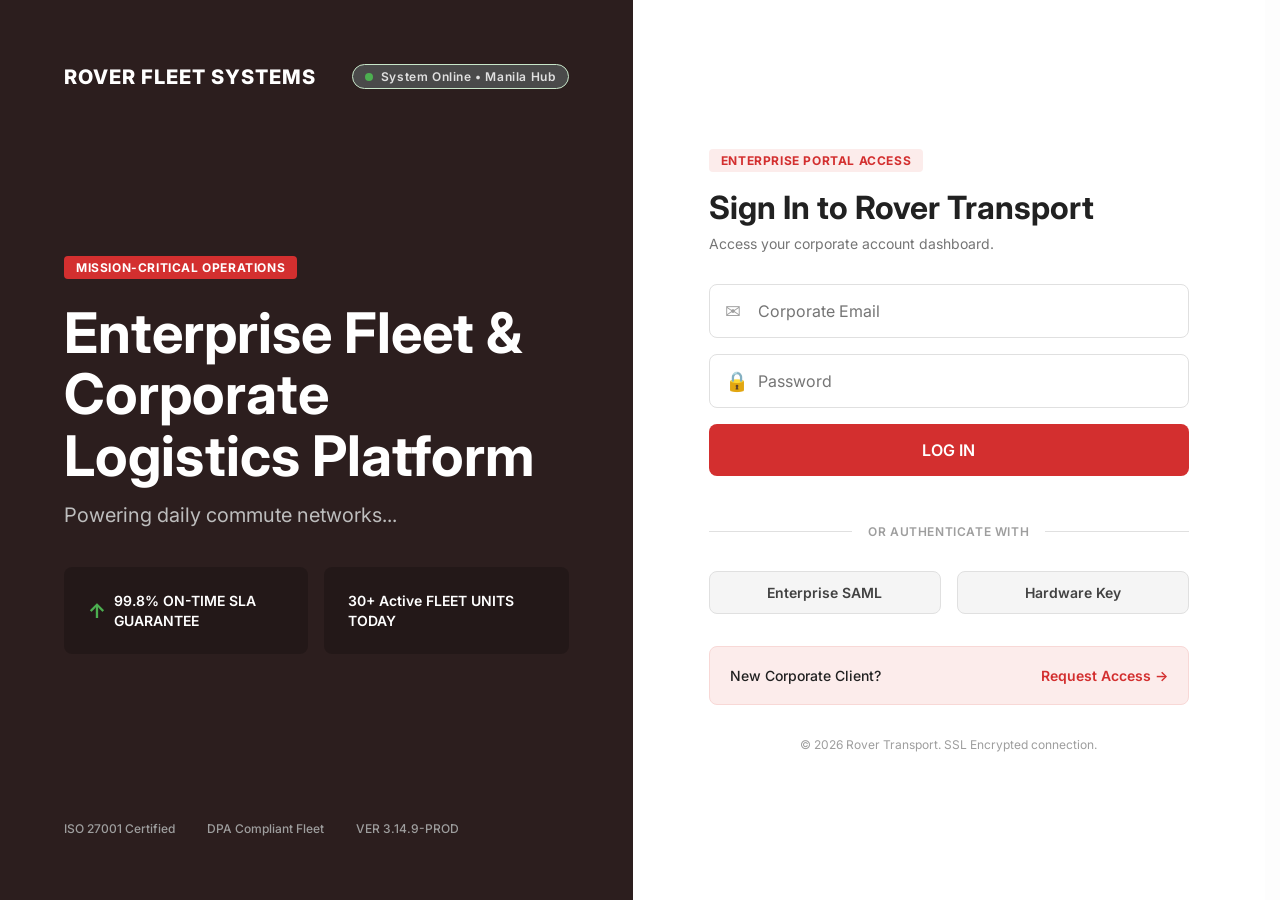
==== commit bf6bfcf9: "fix(typography): eliminate page shift and unify Inter font across all portals - Added missing Google" ====
--- a/index.html
+++ b/index.html
@@ -6,6 +6,7 @@
     <title>ROVER Transport | Login</title>
     <link rel="preconnect" href="https://fonts.googleapis.com">
     <link rel="preconnect" href="https://fonts.gstatic.com" crossorigin>
+    <link href="https://fonts.googleapis.com/css2?family=Inter:wght@400;500;600;700;800&display=swap" rel="stylesheet">
     <link rel="stylesheet" href="css/base.css">
     <link rel="stylesheet" href="css/auth.css">
 </head>
--- a/css/base.css
+++ b/css/base.css
@@ -1,3 +1,5 @@
+@import url('https://fonts.googleapis.com/css2?family=Inter:wght@400;500;600;700;800&display=swap');
+
 /* ==========================================================================
    ROVER FLEET SYSTEMS - BASE FOUNDATION STYLESHEET (css/base.css)
    Scoped Multi-Page Architecture (MPA)
@@ -20,22 +22,32 @@
     --color-success-bg: #E8F5E9;
     --color-warning: #E65100;
     --color-warning-bg: #FFF3E0;
-    --font-sans: 'Inter', -apple-system, BlinkMacSystemFont, 'Segoe UI', Roboto, sans-serif;
+    --font-sans: 'Inter', -apple-system, BlinkMacSystemFont, 'Segoe UI', Roboto, Helvetica, Arial, sans-serif;
 }
 
 /* 1. Global Reset & Box Sizing */
-* {
+*, *::before, *::after {
     box-sizing: border-box;
     margin: 0;
     padding: 0;
 }
 
+html {
+    scrollbar-gutter: stable;
+    overflow-y: scroll;
+}
+
 html, body {
-    height: 100%;
+    min-height: 100%;
     font-family: var(--font-sans);
     background-color: var(--color-bg);
     color: var(--color-text-main);
     -webkit-font-smoothing: antialiased;
+    -moz-osx-font-smoothing: grayscale;
+}
+
+button, input, select, textarea {
+    font-family: inherit;
 }
 
 /* 2. Core Layout Grids */
@@ -43,6 +55,7 @@
     display: grid;
     grid-template-columns: 260px 1fr;
     min-height: 100vh;
+    width: 100%;
     background-color: var(--color-bg);
     color: var(--color-text-main);
 }
@@ -94,6 +107,12 @@
     flex-direction: column;
     flex: 1;
     overflow-y: auto;
+    scrollbar-width: none;
+    -ms-overflow-style: none;
+}
+
+.sidebar-nav::-webkit-scrollbar {
+    display: none;
 }
 
 .sidebar-nav a, .nav-item, .nav-link {
@@ -155,6 +174,7 @@
     display: flex;
     flex-direction: column;
     min-height: 100vh;
+    width: 100%;
     background-color: var(--color-bg);
     padding: 0;
     box-sizing: border-box;
@@ -162,6 +182,8 @@
 
 .top-nav {
     height: 64px;
+    min-height: 64px;
+    max-height: 64px;
     border-bottom: 1px solid var(--color-border);
     padding: 0 32px;
     display: flex;
@@ -259,6 +281,7 @@
 .workspace-container, .dashboard-container {
     padding: 32px;
     flex: 1;
+    width: 100%;
     box-sizing: border-box;
 }
 
